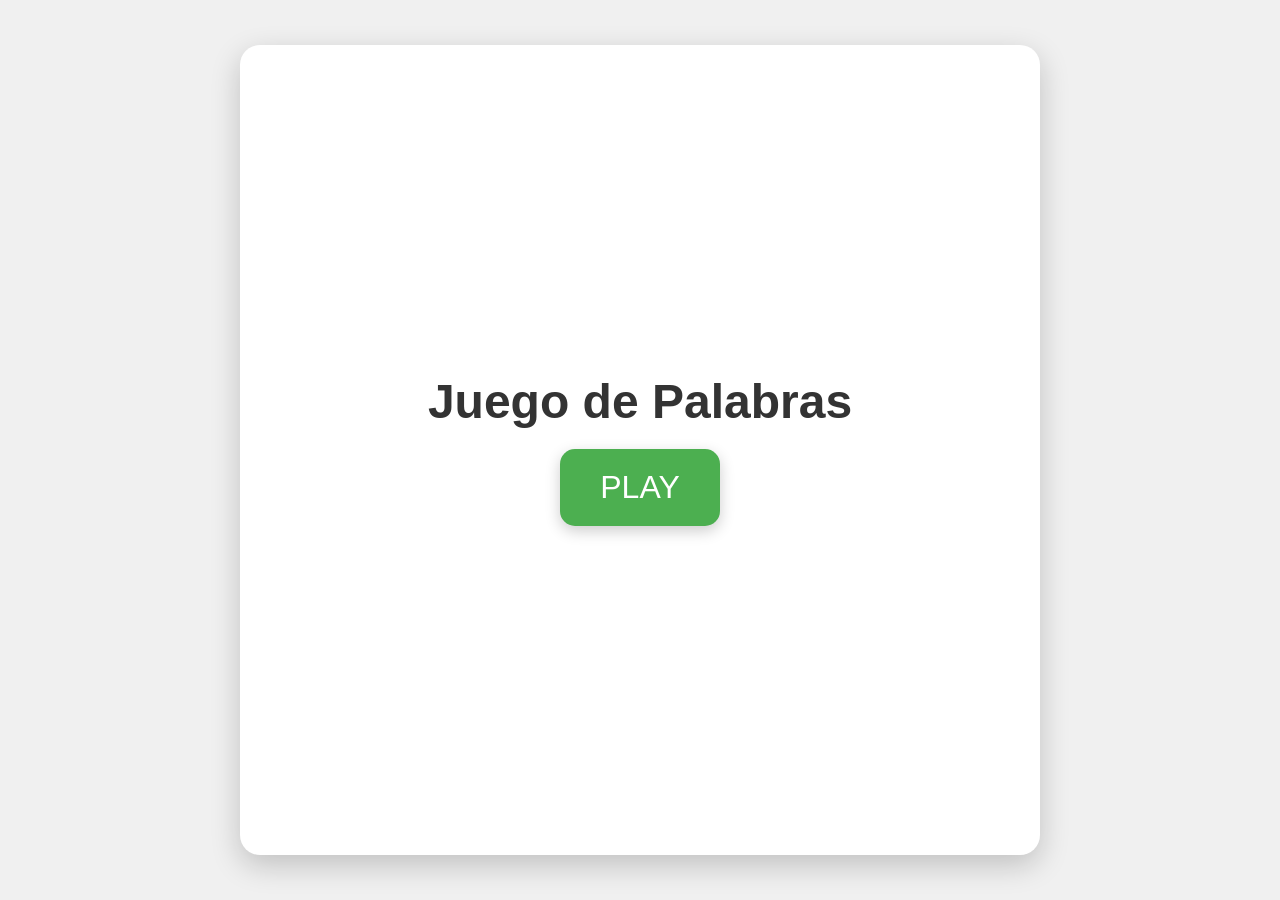
==== index.html @ d3097b75 "add changes" ====
<!DOCTYPE html>
<html lang="es">
  <head>
    <meta charset="UTF-8" />
    <meta name="viewport" content="width=device-width, initial-scale=1.0" />
    <title>Juego de Reconocimiento de Palabras</title>
    <link rel="stylesheet" href="styles.css" />
  </head>
  <body>
    <div id="game-container">
      <!-- Pantalla de Inicio -->
      <div id="start-screen" class="screen active">
        <h1>Juego de Palabras</h1>
        <button id="play-btn" class="btn-large">PLAY</button>
      </div>

      <!-- Pantalla del Juego -->
      <div id="game-screen" class="screen">
        <div id="word-display">
          <span id="current-word"></span>
        </div>

        <div id="game-controls">
          <button id="correct-btn" class="control-btn green-btn">✓</button>
          <button id="incorrect-btn" class="control-btn red-btn">✗</button>
        </div>
      </div>

      <!-- Pantalla de Finalización -->
      <div id="finish-screen" class="screen">
        <h1>¡FINISH!</h1>
        <p>¡Has completado todas las palabras!</p>
        <button id="play-again-btn" class="btn-large">PLAY AGAIN</button>
      </div>
    </div>

    <script src="script.js"></script>
  </body>
</html>
---- styles.css ----
* {
    margin: 0;
    padding: 0;
    box-sizing: border-box;
}

body {
    font-family: 'Arial', sans-serif;
    background-color: #f0f0f0;
    height: 100vh;
    display: flex;
    justify-content: center;
    align-items: center;
    transition: background-color 0.5s ease;
}

#game-container {
    width: 90%;
    max-width: 800px;
    height: 90vh;
    background: white;
    border-radius: 20px;
    box-shadow: 0 10px 30px rgba(0, 0, 0, 0.2);
    overflow: hidden;
    position: relative;
}

.screen {
    display: none;
    width: 100%;
    height: 100%;
    padding: 40px;
    text-align: center;
    flex-direction: column;
    justify-content: center;
    align-items: center;
}

.screen.active {
    display: flex;
}

/* Pantalla de Inicio */
#start-screen h1 {
    font-size: 3rem;
    color: #333;
    margin-bottom: 20px;
}

#start-screen p {
    font-size: 1.2rem;
    color: #666;
    margin-bottom: 40px;
}

.btn-large {
    font-size: 2rem;
    padding: 20px 40px;
    background: #4CAF50;
    color: white;
    border: none;
    border-radius: 15px;
    cursor: pointer;
    transition: all 0.3s ease;
    box-shadow: 0 5px 15px rgba(0, 0, 0, 0.2);
}

.btn-large:hover {
    background: #45a049;
    transform: translateY(-2px);
    box-shadow: 0 7px 20px rgba(0, 0, 0, 0.3);
}

.btn-large:active {
    transform: translateY(0);
}

/* Pantalla del Juego */
#word-display {
    flex: 1;
    display: flex;
    justify-content: center;
    align-items: center;
    margin-bottom: 40px;
}

#current-word {
    font-size: 6rem;
    font-weight: bold;
    text-transform: lowercase;
    transition: all 0.3s ease;
}

.black-word {
    color: black;
}

.red-word {
    color: red;
}

#game-controls {
    display: flex;
    gap: 60px;
    justify-content: center;
    margin-bottom: 40px;
}

.control-btn {
    width: 120px;
    height: 120px;
    border: none;
    border-radius: 50%;
    font-size: 3rem;
    cursor: pointer;
    transition: all 0.3s ease;
    box-shadow: 0 5px 15px rgba(0, 0, 0, 0.2);
}

.green-btn {
    background: #4CAF50;
    color: white;
}

.green-btn:hover {
    background: #45a049;
    transform: scale(1.1);
}

.red-btn {
    background: #f44336;
    color: white;
}

.red-btn:hover {
    background: #da190b;
    transform: scale(1.1);
}

.control-btn:active {
    transform: scale(0.95);
}

/* Pantalla de Finalización */
#finish-screen h1 {
    font-size: 4rem;
    color: #4CAF50;
    margin-bottom: 20px;
}

#finish-screen p {
    font-size: 1.5rem;
    color: #666;
    margin-bottom: 40px;
}

/* Efectos de Retroalimentación */
.correct-feedback {
    background-color: #4CAF50 !important;
}

.incorrect-feedback {
    background-color: #f44336 !important;
}

.feedback-active {
    transition: background-color 0.1s ease;
}

/* Responsivo */
@media (max-width: 768px) {
    #current-word {
        font-size: 4rem;
    }
    
    .control-btn {
        width: 100px;
        height: 100px;
        font-size: 2.5rem;
    }
    
    #game-controls {
        gap: 40px;
    }
    
    #start-screen h1, #finish-screen h1 {
        font-size: 2.5rem;
    }
}

@media (max-width: 480px) {
    #current-word {
        font-size: 3rem;
    }
    
    .control-btn {
        width: 80px;
        height: 80px;
        font-size: 2rem;
    }
    
    #game-controls {
        gap: 30px;
    }
}
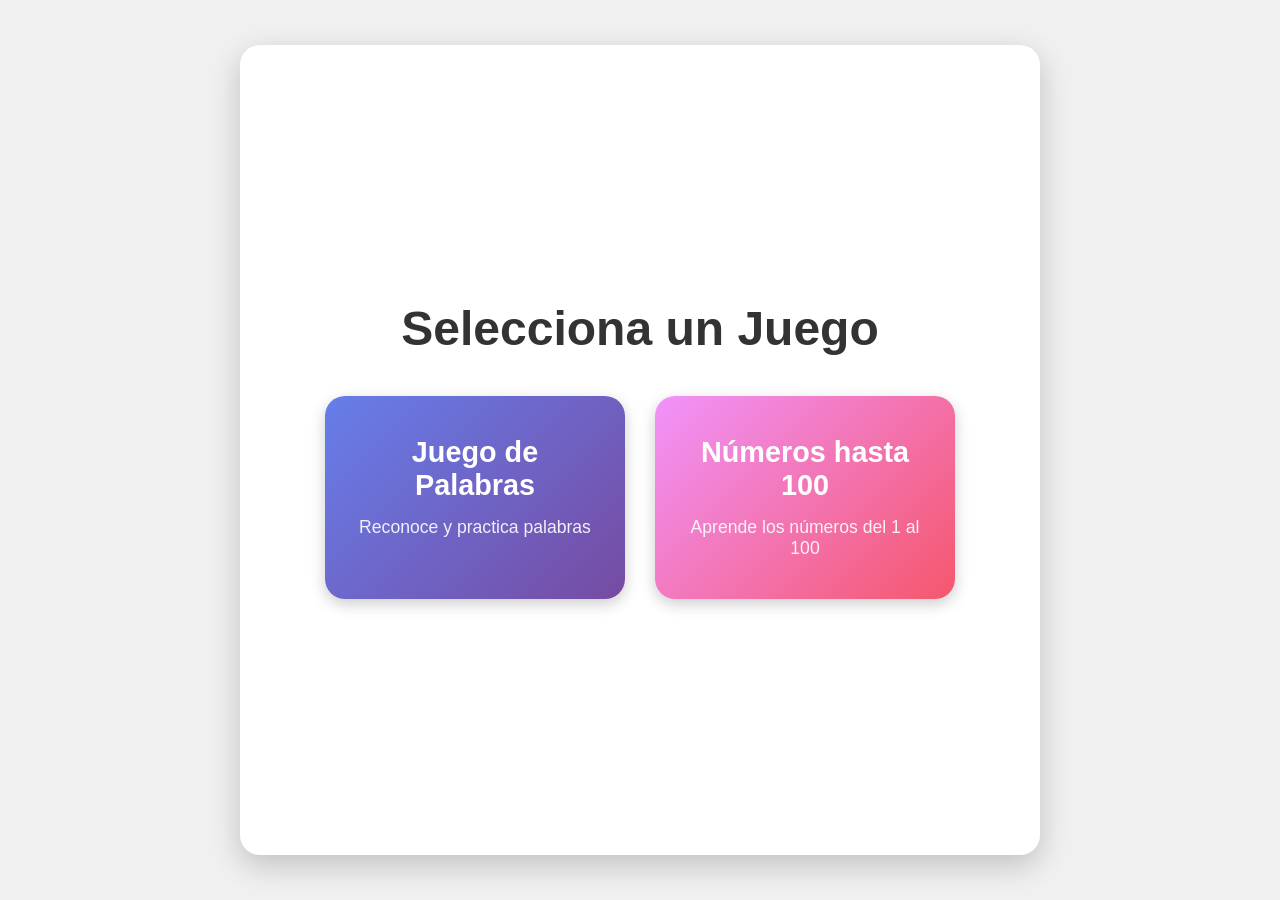
==== commit 5ce7d9be: "add number game" ====
--- a/index.html
+++ b/index.html
@@ -8,32 +8,20 @@
   </head>
   <body>
     <div id="game-container">
-      <!-- Pantalla de Inicio -->
-      <div id="start-screen" class="screen active">
-        <h1>Juego de Palabras</h1>
-        <button id="play-btn" class="btn-large">PLAY</button>
-      </div>
-
-      <!-- Pantalla del Juego -->
-      <div id="game-screen" class="screen">
-        <div id="word-display">
-          <span id="current-word"></span>
-        </div>
-
-        <div id="game-controls">
-          <button id="correct-btn" class="control-btn green-btn">✓</button>
-          <button id="incorrect-btn" class="control-btn red-btn">✗</button>
+      <!-- Pantalla de Selección de Juego -->
+      <div id="selection-screen" class="screen active">
+        <h1>Selecciona un Juego</h1>
+        <div class="game-selection">
+          <a href="word-game.html" class="game-card">
+            <h2>Juego de Palabras</h2>
+            <p>Reconoce y practica palabras</p>
+          </a>
+          <a href="numbers-game.html" class="game-card">
+            <h2>Números hasta 100</h2>
+            <p>Aprende los números del 1 al 100</p>
+          </a>
         </div>
       </div>
-
-      <!-- Pantalla de Finalización -->
-      <div id="finish-screen" class="screen">
-        <h1>¡FINISH!</h1>
-        <p>¡Has completado todas las palabras!</p>
-        <button id="play-again-btn" class="btn-large">PLAY AGAIN</button>
-      </div>
     </div>
-
-    <script src="script.js"></script>
   </body>
 </html>
--- a/styles.css
+++ b/styles.css
@@ -40,6 +40,53 @@
     display: flex;
 }
 
+/* Pantalla de Selección de Juego */
+#selection-screen h1 {
+    font-size: 3rem;
+    color: #333;
+    margin-bottom: 40px;
+}
+
+.game-selection {
+    display: flex;
+    gap: 30px;
+    flex-wrap: wrap;
+    justify-content: center;
+    width: 100%;
+}
+
+.game-card {
+    background: linear-gradient(135deg, #667eea 0%, #764ba2 100%);
+    color: white;
+    padding: 40px 30px;
+    border-radius: 20px;
+    min-width: 250px;
+    max-width: 300px;
+    text-decoration: none;
+    transition: all 0.3s ease;
+    box-shadow: 0 5px 15px rgba(0, 0, 0, 0.2);
+    cursor: pointer;
+}
+
+.game-card:hover {
+    transform: translateY(-5px);
+    box-shadow: 0 10px 25px rgba(0, 0, 0, 0.3);
+}
+
+.game-card:nth-child(2) {
+    background: linear-gradient(135deg, #f093fb 0%, #f5576c 100%);
+}
+
+.game-card h2 {
+    font-size: 1.8rem;
+    margin-bottom: 15px;
+}
+
+.game-card p {
+    font-size: 1.1rem;
+    opacity: 0.9;
+}
+
 /* Pantalla de Inicio */
 #start-screen h1 {
     font-size: 3rem;
@@ -51,6 +98,19 @@
     font-size: 1.2rem;
     color: #666;
     margin-bottom: 40px;
+}
+
+.back-link {
+    margin-top: 30px;
+    color: #667eea;
+    text-decoration: none;
+    font-size: 1.1rem;
+    transition: all 0.3s ease;
+}
+
+.back-link:hover {
+    color: #764ba2;
+    text-decoration: underline;
 }
 
 .btn-large {
@@ -167,23 +227,93 @@
     transition: background-color 0.1s ease;
 }
 
+/* Juego de Números */
+#number-display {
+    flex: 1;
+    display: flex;
+    justify-content: center;
+    align-items: center;
+    margin-bottom: 40px;
+}
+
+#current-number {
+    font-size: 40rem;
+    font-weight: bold;
+    color: #667eea;
+    transition: all 0.3s ease;
+}
+
+.number-input {
+    display: none;
+    font-size: 30rem;
+    font-weight: bold;
+    color: #333;
+    border: 15px solid #667eea;
+    border-radius: 30px;
+    padding: 40px 80px;
+    text-align: center;
+    width: 800px;
+    max-width: 90%;
+    outline: none;
+    transition: all 0.3s ease;
+}
+
+.number-input:focus {
+    border-color: #764ba2;
+    box-shadow: 0 0 20px rgba(102, 126, 234, 0.3);
+}
+
+.blue-btn {
+    background: #667eea;
+    color: white;
+    width: 200px;
+    height: 80px;
+    font-size: 1.5rem;
+    font-weight: bold;
+    border-radius: 15px;
+}
+
+.blue-btn:hover {
+    background: #764ba2;
+    transform: scale(1.05);
+}
+
 /* Responsivo */
 @media (max-width: 768px) {
     #current-word {
         font-size: 4rem;
     }
-    
+
+    #current-number {
+        font-size: 30rem;
+    }
+
+    .number-input {
+        font-size: 20rem;
+        width: 600px;
+    }
+
     .control-btn {
         width: 100px;
         height: 100px;
         font-size: 2.5rem;
     }
-    
+
+    .blue-btn {
+        width: 160px;
+        height: 70px;
+        font-size: 1.3rem;
+    }
+
+    .game-card {
+        min-width: 200px;
+    }
+
     #game-controls {
         gap: 40px;
     }
-    
-    #start-screen h1, #finish-screen h1 {
+
+    #start-screen h1, #finish-screen h1, #selection-screen h1 {
         font-size: 2.5rem;
     }
 }
@@ -192,13 +322,34 @@
     #current-word {
         font-size: 3rem;
     }
-    
+
+    #current-number {
+        font-size: 20rem;
+    }
+
+    .number-input {
+        font-size: 15rem;
+        width: 400px;
+        padding: 30px 60px;
+    }
+
     .control-btn {
         width: 80px;
         height: 80px;
         font-size: 2rem;
     }
-    
+
+    .blue-btn {
+        width: 140px;
+        height: 60px;
+        font-size: 1.1rem;
+    }
+
+    .game-card {
+        min-width: 100%;
+        padding: 30px 20px;
+    }
+
     #game-controls {
         gap: 30px;
     }
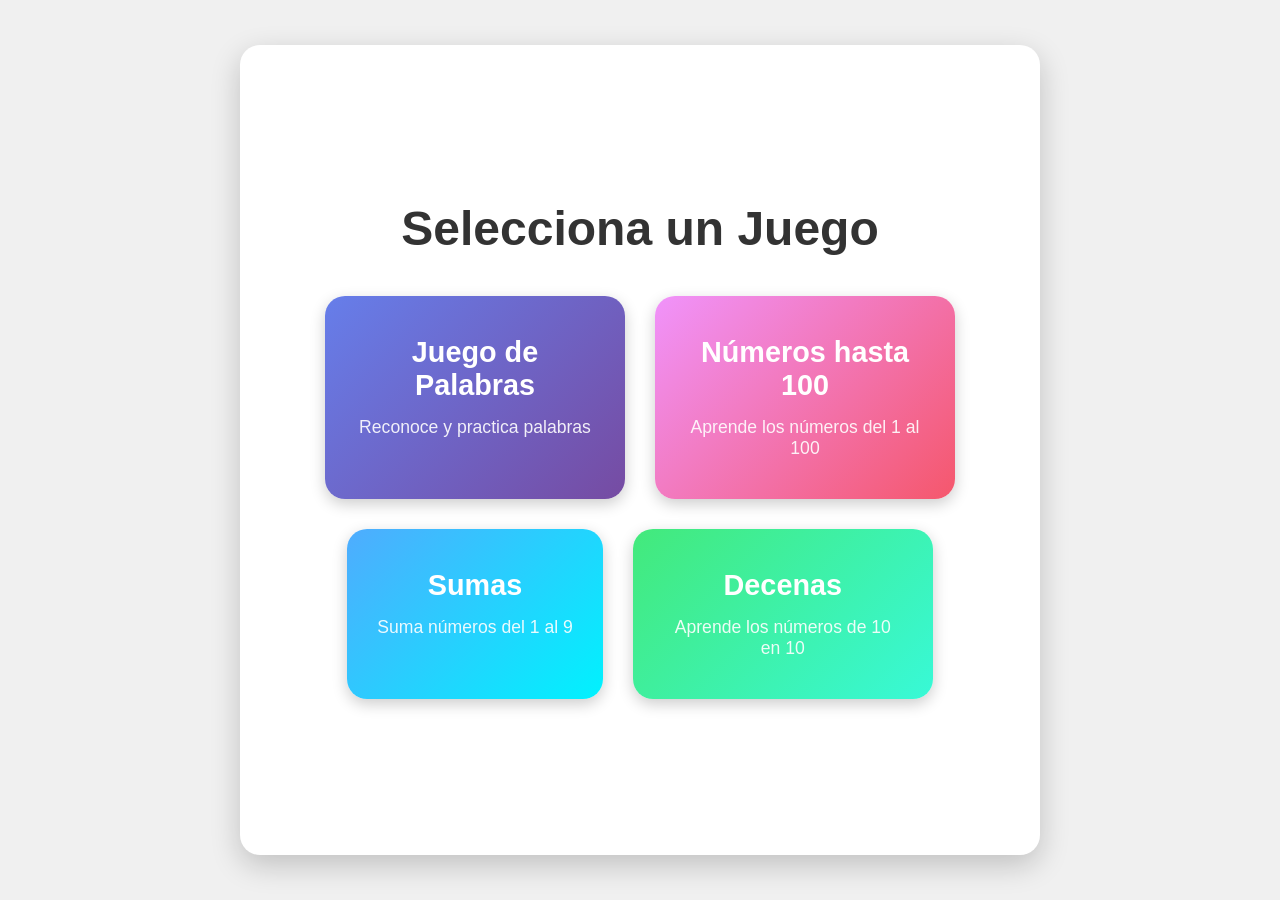
==== commit 751a5549: "add games" ====
--- a/index.html
+++ b/index.html
@@ -20,6 +20,14 @@
             <h2>Números hasta 100</h2>
             <p>Aprende los números del 1 al 100</p>
           </a>
+          <a href="sumas-game.html" class="game-card">
+            <h2>Sumas</h2>
+            <p>Suma números del 1 al 9</p>
+          </a>
+          <a href="decenas-game.html" class="game-card">
+            <h2>Decenas</h2>
+            <p>Aprende los números de 10 en 10</p>
+          </a>
         </div>
       </div>
     </div>
--- a/styles.css
+++ b/styles.css
@@ -77,6 +77,14 @@
     background: linear-gradient(135deg, #f093fb 0%, #f5576c 100%);
 }
 
+.game-card:nth-child(3) {
+    background: linear-gradient(135deg, #4facfe 0%, #00f2fe 100%);
+}
+
+.game-card:nth-child(4) {
+    background: linear-gradient(135deg, #43e97b 0%, #38f9d7 100%);
+}
+
 .game-card h2 {
     font-size: 1.8rem;
     margin-bottom: 15px;
@@ -227,6 +235,51 @@
     transition: background-color 0.1s ease;
 }
 
+/* Juego de Sumas */
+#suma-display {
+    flex: 1;
+    display: flex;
+    flex-direction: column;
+    justify-content: center;
+    align-items: center;
+    gap: 30px;
+    margin-bottom: 40px;
+}
+
+#suma-text {
+    font-size: 8rem;
+    font-weight: bold;
+    color: #4facfe;
+}
+
+.suma-input {
+    font-size: 8rem;
+    font-weight: bold;
+    color: #333;
+    border: 15px solid #4facfe;
+    border-radius: 30px;
+    padding: 20px 40px;
+    text-align: center;
+    width: 300px;
+    outline: none;
+    transition: border-color 0.3s ease;
+}
+
+.suma-input:focus {
+    border-color: #00f2fe;
+    box-shadow: 0 0 20px rgba(79, 172, 254, 0.3);
+}
+
+@media (max-width: 768px) {
+    #suma-text { font-size: 6rem; }
+    .suma-input { font-size: 6rem; width: 250px; }
+}
+
+@media (max-width: 480px) {
+    #suma-text { font-size: 4rem; }
+    .suma-input { font-size: 4rem; width: 180px; padding: 15px 20px; border-width: 8px; }
+}
+
 /* Juego de Números */
 #number-display {
     flex: 1;
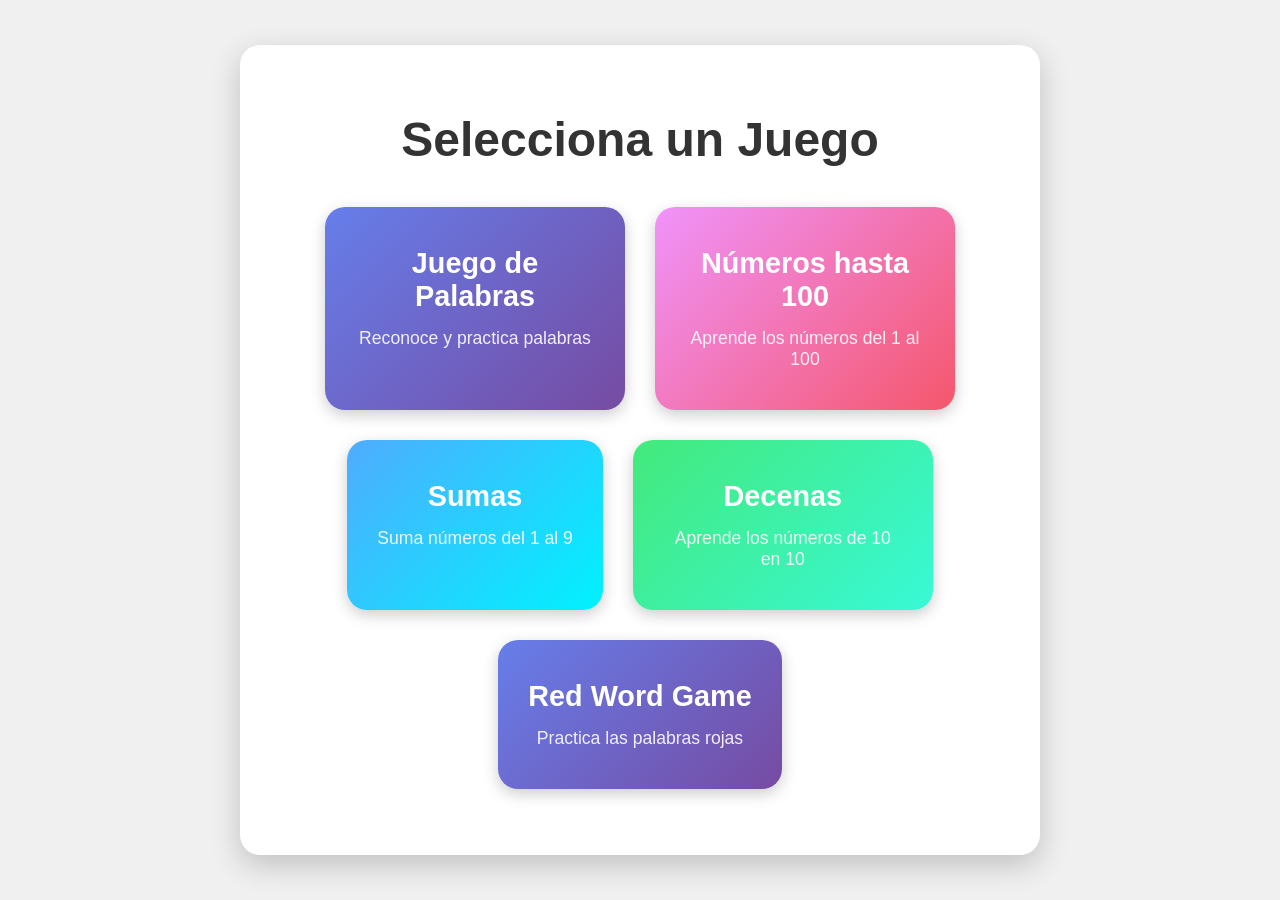
==== commit a5b65769: "add juego" ====
--- a/index.html
+++ b/index.html
@@ -28,6 +28,10 @@
             <h2>Decenas</h2>
             <p>Aprende los números de 10 en 10</p>
           </a>
+          <a href="red-word-game.html" class="game-card">
+            <h2>Red Word Game</h2>
+            <p>Practica las palabras rojas</p>
+          </a>
         </div>
       </div>
     </div>
--- a/styles.css
+++ b/styles.css
@@ -21,14 +21,14 @@
     background: white;
     border-radius: 20px;
     box-shadow: 0 10px 30px rgba(0, 0, 0, 0.2);
-    overflow: hidden;
+    overflow: auto;
     position: relative;
 }
 
 .screen {
     display: none;
     width: 100%;
-    height: 100%;
+    min-height: 100%;
     padding: 40px;
     text-align: center;
     flex-direction: column;
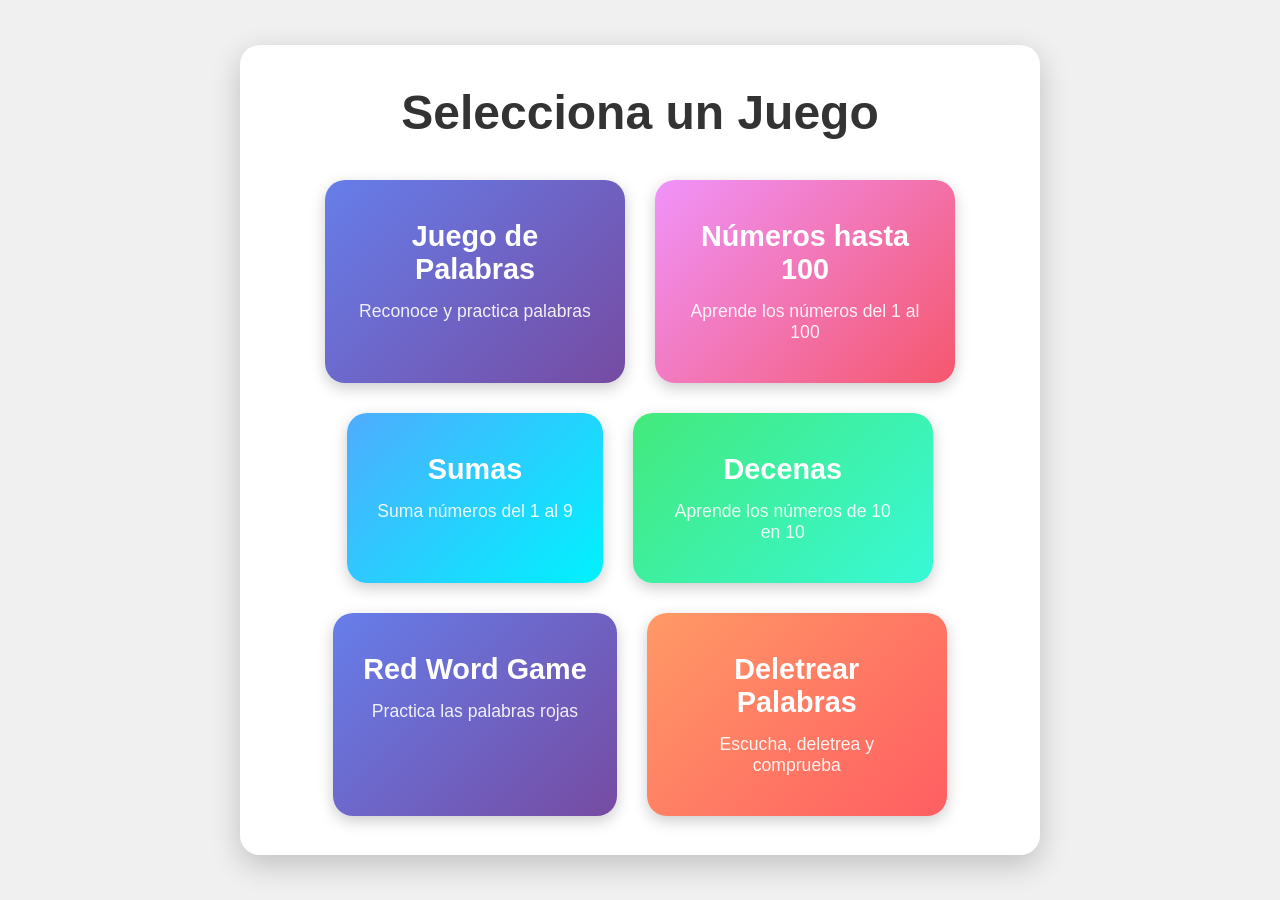
==== commit 8c0de8a1: "add new game" ====
--- a/index.html
+++ b/index.html
@@ -32,6 +32,10 @@
             <h2>Red Word Game</h2>
             <p>Practica las palabras rojas</p>
           </a>
+          <a href="spelling-game.html" class="game-card spelling-card">
+            <h2>Deletrear Palabras</h2>
+            <p>Escucha, deletrea y comprueba</p>
+          </a>
         </div>
       </div>
     </div>
--- a/styles.css
+++ b/styles.css
@@ -85,6 +85,10 @@
     background: linear-gradient(135deg, #43e97b 0%, #38f9d7 100%);
 }
 
+.game-card.spelling-card {
+    background: linear-gradient(135deg, #ff9966 0%, #ff5e62 100%);
+}
+
 .game-card h2 {
     font-size: 1.8rem;
     margin-bottom: 15px;
@@ -233,6 +237,56 @@
 
 .feedback-active {
     transition: background-color 0.1s ease;
+}
+
+/* Juego de Deletrear */
+.spelling-screen {
+    gap: 24px;
+}
+
+.spelling-instruction {
+    color: #555;
+    font-size: 1.35rem;
+}
+
+.spelling-progress {
+    color: #777;
+    font-size: 1.05rem;
+    font-weight: bold;
+}
+
+.spelling-listen-btn {
+    background: #667eea;
+    color: white;
+}
+
+.spelling-listen-btn:hover {
+    background: #526ad1;
+    transform: scale(1.08);
+}
+
+.spelling-answer {
+    min-height: 110px;
+    font-size: 5rem;
+    font-weight: bold;
+    color: #222;
+    text-transform: lowercase;
+    display: flex;
+    align-items: center;
+}
+
+.spelling-controls[hidden] {
+    display: none;
+}
+
+.spelling-controls {
+    display: flex;
+    gap: 60px;
+}
+
+@media (max-width: 480px) {
+    .spelling-answer { font-size: 3.5rem; }
+    .spelling-controls { gap: 30px; }
 }
 
 /* Juego de Sumas */
@@ -406,4 +460,4 @@
     #game-controls {
         gap: 30px;
     }
-}+}
